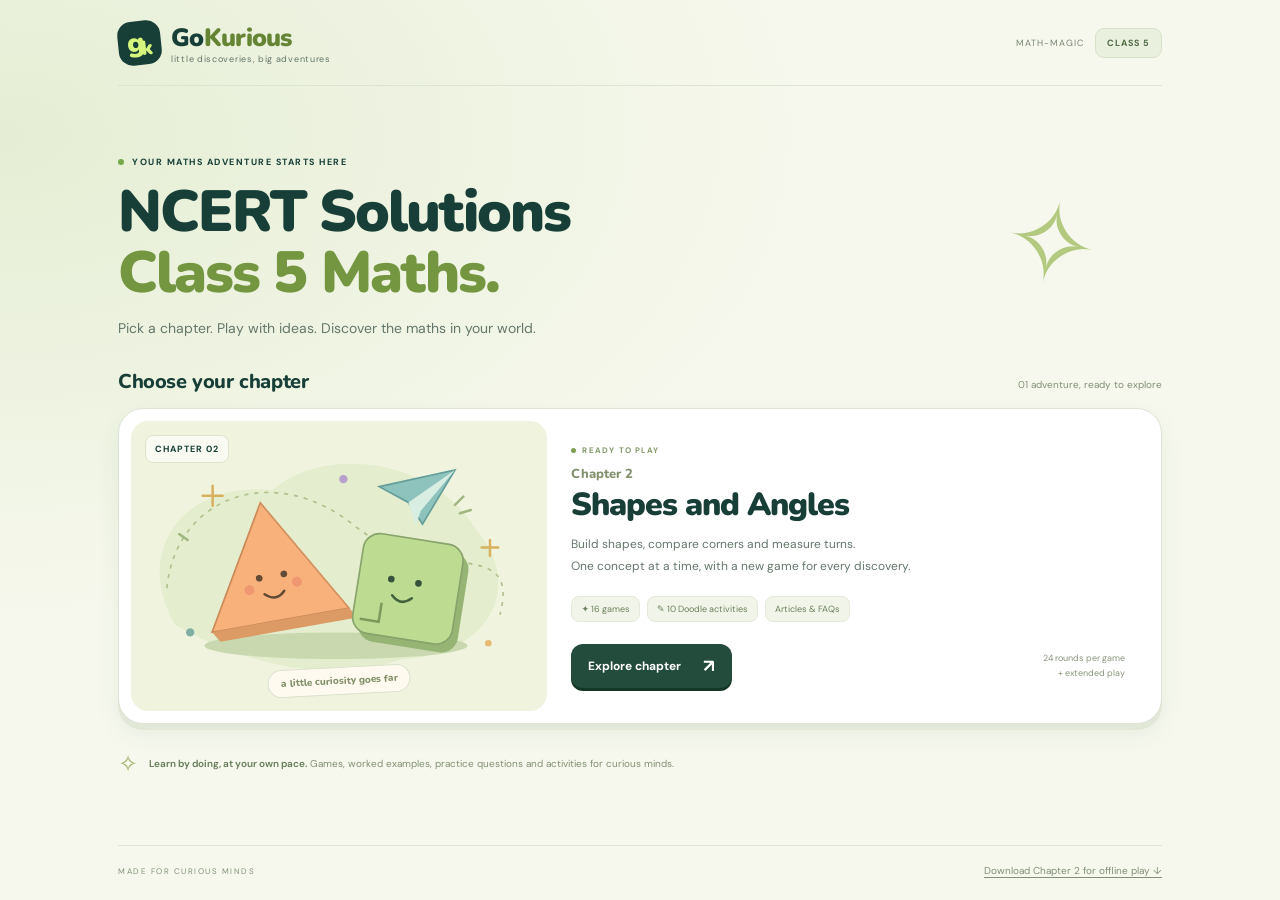
==== index.html @ 37ee282f "Publish Class 5 Maths chapter library and complete Shapes and Angles package" ====
<!doctype html>
<html lang="en">
<head>
  <meta charset="utf-8">
  <meta name="viewport" content="width=device-width, initial-scale=1, viewport-fit=cover">
  <meta name="theme-color" content="#173f37">
  <meta name="description" content="Explore NCERT Class 5 Maths one chapter at a time. Play Chapter 2 Shapes and Angles with 16 games, Doodle activities, articles, practice and FAQs.">
  <title>NCERT Solutions Class 5 Maths · GoKurious</title>
  <link rel="icon" href="data:image/svg+xml,%3Csvg xmlns='http://www.w3.org/2000/svg' viewBox='0 0 50 50'%3E%3Crect width='50' height='50' rx='15' fill='%23173f37'/%3E%3Cpath d='M13 35L25 12l13 23Z' fill='%23d4f46e'/%3E%3C/svg%3E">
  <link rel="stylesheet" href="hub.css">
</head>
<body>
  <a class="skip-link" href="#chapters">Skip to chapters</a>
  <div class="hub-shell">
    <header class="hub-header">
      <a class="brand" href="./" aria-label="GoKurious Class 5 Maths home"><span class="brand-icon" aria-hidden="true">g<span>k</span></span><span>Go<span class="brand-accent">Kurious</span><small>little discoveries, big adventures</small></span></a>
      <span class="class-label">MATH-MAGIC <b>CLASS 5</b></span>
    </header>
    <main>
      <section class="intro" aria-labelledby="page-title">
        <div class="eyebrow"><span></span>YOUR MATHS ADVENTURE STARTS HERE</div>
        <h1 id="page-title">NCERT Solutions<br><em>Class 5 Maths.</em></h1>
        <p>Pick a chapter. Play with ideas.<br class="phone-break"> Discover the maths in your world.</p>
        <span class="intro-doodle" aria-hidden="true">✧</span>
      </section>
      <section id="chapters" class="chapter-section" aria-labelledby="chapter-title">
        <div class="section-heading"><h2 id="chapter-title">Choose your chapter</h2><span>01 adventure, ready to explore</span></div>
        <a class="chapter-card" href="chapters/chapter-2-shapes-and-angles/" aria-label="Open Chapter 2: Shapes and Angles">
          <div class="chapter-art"><span class="chapter-badge">CHAPTER 02</span>
            <svg viewBox="0 0 500 280" fill="none" aria-hidden="true">
              <path d="M53 210C1 120 64 37 170 48C231-5 360 8 413 94C473 161 433 246 326 251C225 287 118 246 53 210Z" fill="#e4edcd"/>
              <path d="M43 166C54 54 173 14 267 90S468 99 443 198" stroke="#b1c18d" stroke-width="2" stroke-dasharray="5 7"/>
              <ellipse cx="246" cy="235" rx="158" ry="16" fill="#cad8af"/>
              <g transform="rotate(-10 171 153)"><path d="m171 62 83 143H87Z" fill="#f8b17b" stroke="#cc8a59" stroke-width="2"/><path d="m87 205 8 13h167l-8-13Z" fill="#dc9a65"/><path d="m171 62 8 13 83 143-8-13Z" fill="#e6a36e"/><circle cx="154" cy="151" r="4" fill="#614b35"/><circle cx="184" cy="151" r="4" fill="#614b35"/><path d="M157 171q13 12 24 0" stroke="#614b35" stroke-width="3" stroke-linecap="round"/><circle cx="140" cy="163" r="6" fill="#ef9771"/><circle cx="198" cy="163" r="6" fill="#ef9771"/></g>
              <g transform="rotate(9 337 173)"><rect x="279" y="116" width="121" height="121" rx="20" fill="#96b574"/><rect x="271" y="107" width="121" height="121" rx="20" fill="#bedc91" stroke="#88a36b" stroke-width="2"/><circle cx="310" cy="159" r="4" fill="#37523c"/><circle cx="343" cy="159" r="4" fill="#37523c"/><path d="M314 178q12 12 24 0" stroke="#42623e" stroke-width="3" stroke-linecap="round"/><path d="M280 212h23v-23" stroke="#7d995c" stroke-width="3"/></g>
              <path d="m298 44 91-20-39 65-17-26Z" fill="#8ec2bd" stroke="#649e9a" stroke-width="2"/><path d="m333 63 56-39-41 49-6 17Z" fill="#d8eee3"/>
              <path d="M98 43v24m-12-12h24M431 108v19m-10-10h20" stroke="#d8b15f" stroke-width="3" stroke-linecap="round"/><circle cx="255" cy="35" r="5" fill="#b7a0ce"/><circle cx="71" cy="219" r="5" fill="#82afa4"/><circle cx="429" cy="232" r="4" fill="#e7ba74"/>
              <path d="M389 66l10-10m-4 20 13-4M68 108l-10-7" stroke="#a1b782" stroke-width="3" stroke-linecap="round"/>
            </svg>
            <span class="art-note">a little curiosity goes far</span>
          </div>
          <div class="chapter-copy">
            <span class="ready-label"><i></i>READY TO PLAY</span>
            <h3><span>Chapter 2</span>Shapes and Angles</h3>
            <p>Build shapes, compare corners and measure turns.<br class="desktop-break"> One concept at a time, with a new game for every discovery.</p>
            <div class="chapter-tags"><span>✦ 16 games</span><span>✎ 10 Doodle activities</span><span>Articles &amp; FAQs</span></div>
            <div class="card-bottom"><span class="open-chapter">Explore chapter <b aria-hidden="true">↗</b></span><span class="extended">24 rounds per game<br>+ extended play</span></div>
          </div>
        </a>
      </section>
      <div class="learning-note"><span aria-hidden="true">✧</span><p><strong>Learn by doing, at your own pace.</strong> Games, worked examples, practice questions and activities for curious minds.</p></div>
    </main>
    <footer class="hub-footer"><span>MADE FOR CURIOUS MINDS</span><a href="chapters/chapter-2-shapes-and-angles/shape-safari.html" download="NCERT-Class-5-Chapter-2-Shapes-and-Angles.html">Download Chapter 2 for offline play ↓</a></footer>
  </div>
</body>
</html>
---- hub.css ----
@font-face{font-family:'DM Sans';font-style:normal;font-weight:400;font-display:swap;src:url(chapters/chapter-2-shapes-and-angles/assets/dm-sans-400.ttf) format('truetype')}
@font-face{font-family:'DM Sans';font-style:normal;font-weight:600;font-display:swap;src:url(chapters/chapter-2-shapes-and-angles/assets/dm-sans-600.ttf) format('truetype')}
@font-face{font-family:'DM Sans';font-style:normal;font-weight:700;font-display:swap;src:url(chapters/chapter-2-shapes-and-angles/assets/dm-sans-700.ttf) format('truetype')}
@font-face{font-family:'Nunito';font-style:normal;font-weight:800;font-display:swap;src:url(chapters/chapter-2-shapes-and-angles/assets/nunito-800.ttf) format('truetype')}
@font-face{font-family:'Nunito';font-style:normal;font-weight:900;font-display:swap;src:url(chapters/chapter-2-shapes-and-angles/assets/nunito-900.ttf) format('truetype')}
:root{font-family:'DM Sans',system-ui,sans-serif;color:#173f37;background:#f6f8ed;font-synthesis:none;--ink:#173f37;--muted:#65776b;--line:#dce4d3;--font:'Nunito',ui-rounded,system-ui,sans-serif}*{box-sizing:border-box}body{margin:0;background:radial-gradient(ellipse at 0 15%,#e5eed4,transparent 45%),#f6f8ed}a{color:inherit;-webkit-tap-highlight-color:transparent}a:focus-visible{outline:3px solid #ed7632;outline-offset:5px;border-radius:12px}.skip-link{position:absolute;left:16px;top:-100px;padding:12px 18px;background:white;z-index:3}.skip-link:focus{top:12px}.hub-shell{max-width:1120px;min-height:100svh;min-height:100dvh;margin:0 auto;padding:0 38px;display:flex;flex-direction:column}.hub-header{height:86px;display:flex;align-items:center;justify-content:space-between;border-bottom:1px solid var(--line);gap:16px}.brand{display:flex;align-items:center;gap:10px;text-decoration:none;font-family:var(--font);font-size:25px;font-weight:900;letter-spacing:-.7px}.brand small{display:block;font-family:'DM Sans',sans-serif;font-size:9px;font-weight:400;letter-spacing:.7px;margin-top:-2px;color:var(--muted)}.brand-icon{display:flex;align-items:center;justify-content:center;width:43px;height:44px;border-radius:14px;background:var(--ink);color:#d6f57d;font-size:28px;line-height:1;transform:rotate(-6deg)}.brand-icon span{font-size:20px;margin-left:-4px;margin-top:12px}.brand-accent{color:#668534}.class-label{font-size:9px;letter-spacing:1px;display:flex;align-items:center;gap:11px;color:#778572}.class-label b{font-weight:700;padding:8px 11px;background:#eaf0de;border:1px solid #d7e1ca;border-radius:9px;color:#4e6943}main{flex:1;display:flex;flex-direction:column;justify-content:center;padding:26px 0 22px}.intro{position:relative;margin-bottom:28px}.eyebrow{display:flex;gap:8px;align-items:center;font-size:9px;font-weight:700;letter-spacing:1.5px}.eyebrow>span{width:6px;height:6px;background:#75a846;border-radius:50%}h1{font-family:var(--font);font-size:clamp(37px,4.8vw,58px);font-weight:900;line-height:1.06;letter-spacing:-2.1px;margin:13px 0 13px}h1 em{font-style:normal;color:#749640}.intro>p{font-size:14px;color:var(--muted);line-height:1.7;margin:0}.intro-doodle{position:absolute;right:64px;top:32px;font-size:112px;line-height:1;color:#b4c980;transform:rotate(12deg)}.phone-break{display:none}.section-heading{display:flex;align-items:baseline;justify-content:space-between;gap:12px;margin-bottom:13px}.section-heading h2{font-family:var(--font);font-weight:800;font-size:20px;letter-spacing:-.4px;margin:0}.section-heading>span{font-size:10px;color:#829077}.chapter-card{display:grid;grid-template-columns:minmax(240px,.9fr) minmax(0,1.3fr);gap:0;padding:12px;background:#fff;border:1px solid #dce4d5;border-radius:25px;text-decoration:none;box-shadow:0 6px 0 #e2e8d7,0 10px 25px #244c3010;transition:transform .18s,box-shadow .18s}.chapter-card:hover{transform:translateY(-3px);box-shadow:0 9px 0 #dce5cd,0 14px 30px #244c3017}.chapter-art{position:relative;display:flex;align-items:center;justify-content:center;min-height:290px;overflow:hidden;border-radius:17px;background:#f0f4df}.chapter-art svg{width:100%;height:auto;max-height:255px;display:block}.chapter-badge{position:absolute;top:14px;left:14px;font-size:9px;font-weight:700;letter-spacing:1px;padding:7px 9px;border:1px solid #dce5c9;background:#fff9;border-radius:8px}.art-note{position:absolute;bottom:16px;left:50%;transform:translateX(-50%) rotate(-3deg);background:#fffaf0;color:#819069;border:1px solid #dce2cd;padding:6px 12px;border-radius:20px;font-family:var(--font);font-weight:800;font-size:10px;white-space:nowrap}.chapter-copy{padding:17px 24px;display:flex;flex-direction:column;justify-content:center}.ready-label{display:flex;align-items:center;gap:6px;font-size:8px;color:#829868;font-weight:700;letter-spacing:1.2px}.ready-label i{width:5px;height:5px;background:#7f9f54;border-radius:50%}.chapter-copy h3{font-family:var(--font);font-size:32px;line-height:1.12;letter-spacing:-1px;margin:12px 0 12px;font-weight:900}.chapter-copy h3>span{display:block;font-size:13px;letter-spacing:.1px;color:#81906b;font-weight:800;margin-bottom:5px}.chapter-copy p{font-size:12px;line-height:1.8;color:var(--muted);margin:0 0 18px}.chapter-tags{display:flex;flex-wrap:wrap;gap:7px}.chapter-tags>span{font-size:9px;color:#6d805d;background:#f1f5e9;padding:6px 9px;border-radius:8px;border:1px solid #e4ead9}.card-bottom{margin-top:22px;display:flex;align-items:center;justify-content:space-between;gap:12px}.open-chapter{display:flex;align-items:center;gap:22px;background:#244c3d;color:#fff;padding:13px 17px;border-radius:12px;box-shadow:0 3px 0 #143828;font-size:12px;font-weight:700}.open-chapter b{font-size:18px;line-height:1}.extended{font-size:9px;line-height:1.65;color:#8a967e;text-align:right}.learning-note{display:flex;align-items:center;gap:11px;margin-top:24px;color:#829074}.learning-note>span{font-size:24px;color:#a2b571}.learning-note p{font-size:10px;line-height:1.7;margin:0}.learning-note strong{font-weight:600;color:#657c58}.hub-footer{display:flex;align-items:center;justify-content:space-between;gap:12px;border-top:1px solid var(--line);padding:17px 0 21px;color:#819077;font-size:10px}.hub-footer>span{font-size:8px;letter-spacing:1.5px}.hub-footer a{text-underline-offset:3px;line-height:1.6}
@media(max-width:700px){.hub-shell{padding:0 18px}.hub-header{height:65px}.brand{font-size:21px;gap:8px}.brand-icon{width:34px;height:36px;border-radius:11px;font-size:23px}.brand-icon span{font-size:16px}.brand small{font-size:7px;letter-spacing:.3px}.class-label{font-size:0;gap:0}.class-label b{font-size:8px;padding:7px 9px}main{padding:25px 0 18px;justify-content:flex-start}.intro{margin-bottom:24px}.eyebrow{font-size:7px;letter-spacing:1px}.intro h1{font-size:38px;letter-spacing:-1.6px;margin:12px 0}.intro>p{font-size:11px;line-height:1.6}.intro-doodle{right:0;top:30px;font-size:61px;opacity:.6}.phone-break{display:block}.section-heading{margin-bottom:11px}.section-heading h2{font-size:17px}.section-heading>span{font-size:8px;max-width:105px;text-align:right}.chapter-card{grid-template-columns:1fr;padding:8px;border-radius:20px}.chapter-art{min-height:164px;height:164px;border-radius:13px}.chapter-art svg{max-height:176px;max-width:314px}.chapter-badge{top:9px;left:9px;font-size:7px;padding:5px 7px}.art-note{bottom:8px;font-size:8px;padding:4px 9px}.chapter-copy{padding:15px 12px 13px}.ready-label{font-size:7px;letter-spacing:1px}.chapter-copy h3{font-size:27px;margin:10px 0 8px;letter-spacing:-.7px}.chapter-copy h3>span{font-size:11px;margin-bottom:4px}.chapter-copy p{font-size:11px;margin-bottom:13px;line-height:1.7}.desktop-break{display:none}.chapter-tags{gap:5px}.chapter-tags>span{font-size:8px;padding:5px 6px}.card-bottom{margin-top:16px}.open-chapter{font-size:11px;padding:12px 14px;gap:20px}.extended{font-size:8px}.learning-note{margin-top:21px;gap:8px}.learning-note p{font-size:9px}.learning-note strong{display:block}.hub-footer{font-size:9px;padding:14px 0 18px;align-items:center}.hub-footer>span{font-size:7px;letter-spacing:.6px;max-width:88px}.hub-footer a{text-align:right;max-width:170px}}
@media(max-width:370px){.hub-shell{padding:0 13px}.brand small{display:none}.intro h1{font-size:33px}.intro-doodle{font-size:48px;right:0;top:37px}.chapter-copy h3{font-size:25px}.chapter-art{height:140px;min-height:140px}.chapter-art svg{height:145px}.chapter-tags>span{font-size:7px}.chapter-copy{padding:13px 9px}.section-heading h2{font-size:16px}}
@media(orientation:landscape) and (max-height:540px){.hub-shell{max-width:900px;padding-inline:22px}.hub-header{height:55px}main{padding-top:18px}.intro{margin-bottom:18px}.intro h1{font-size:35px}.intro h1 br{display:none}.intro>p{font-size:11px}.intro-doodle{font-size:62px;top:11px;right:30px}.chapter-card{grid-template-columns:.85fr 1.15fr}.chapter-art{min-height:240px}.chapter-copy{padding:12px 18px}.chapter-copy h3{font-size:28px}.chapter-copy p{font-size:11px}.chapter-tags>span{font-size:8px}.card-bottom{margin-top:16px}.learning-note{margin-top:18px}}
@media(prefers-reduced-motion:reduce){*{transition:none!important;scroll-behavior:auto!important}.chapter-card:hover{transform:none}}
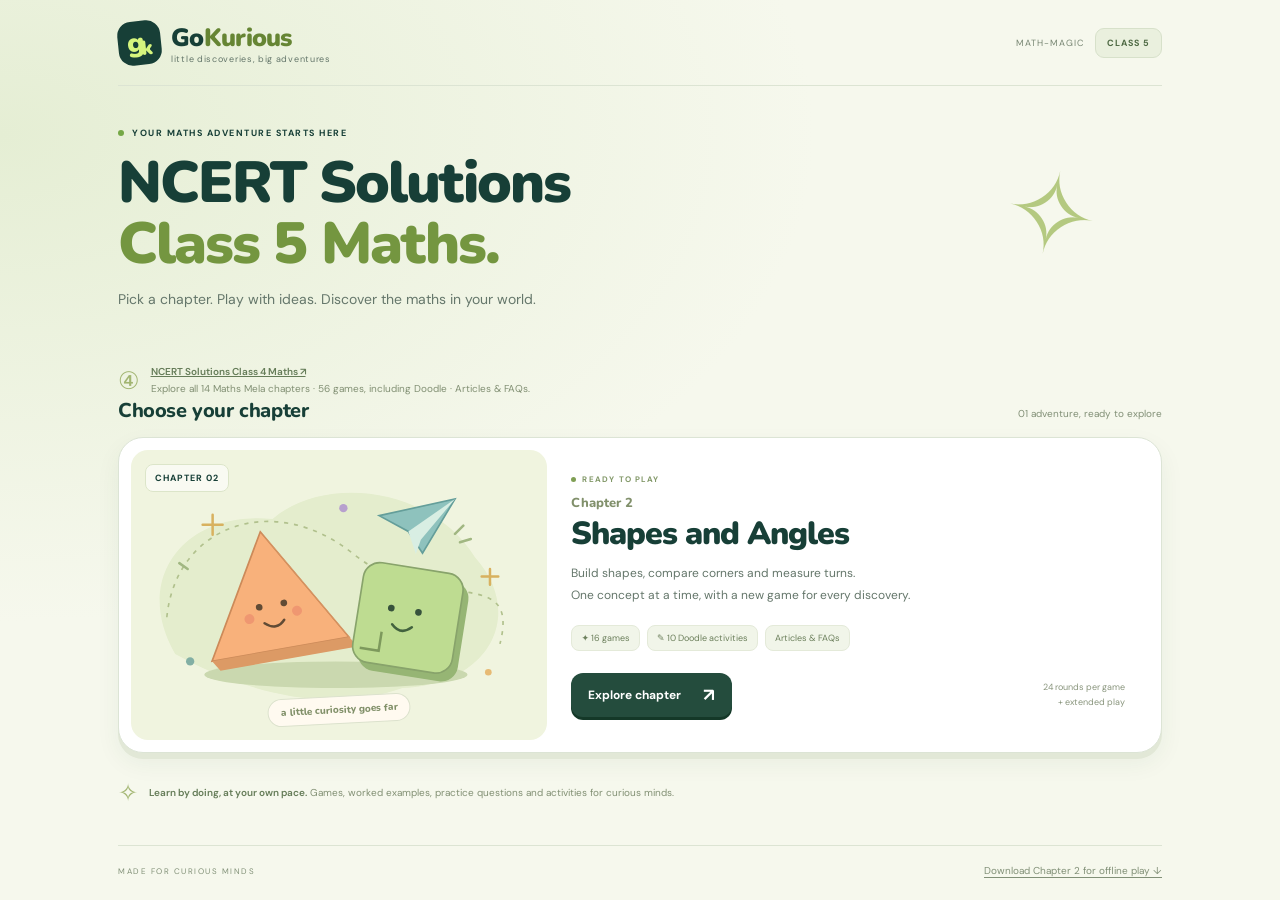
==== commit a882a76e: "Publish Class 4 Maths Mela games in the existing chapter library" ====
--- a/index.html
+++ b/index.html
@@ -23,6 +23,7 @@
         <p>Pick a chapter. Play with ideas.<br class="phone-break"> Discover the maths in your world.</p>
         <span class="intro-doodle" aria-hidden="true">✧</span>
       </section>
+      <div class="learning-note"><span aria-hidden="true">④</span><p><strong><a href="class-4/">NCERT Solutions Class 4 Maths ↗</a></strong><br>Explore all 14 Maths Mela chapters · 56 games, including Doodle · Articles &amp; FAQs.</p></div>
       <section id="chapters" class="chapter-section" aria-labelledby="chapter-title">
         <div class="section-heading"><h2 id="chapter-title">Choose your chapter</h2><span>01 adventure, ready to explore</span></div>
         <a class="chapter-card" href="chapters/chapter-2-shapes-and-angles/" aria-label="Open Chapter 2: Shapes and Angles">
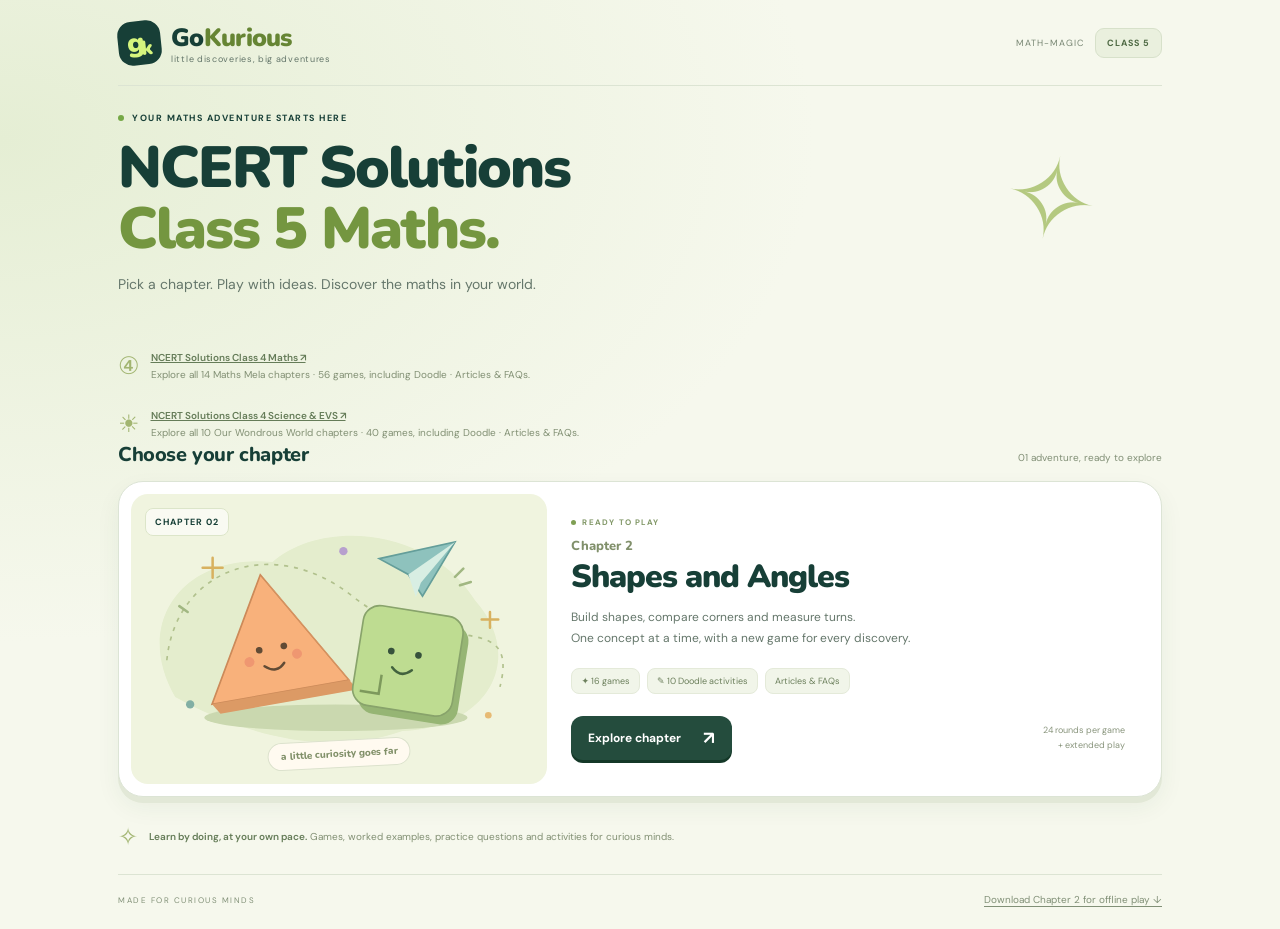
==== commit 587dfb56: "Publish Class 4 Science and EVS games for Our Wondrous World" ====
--- a/index.html
+++ b/index.html
@@ -24,6 +24,7 @@
         <span class="intro-doodle" aria-hidden="true">✧</span>
       </section>
       <div class="learning-note"><span aria-hidden="true">④</span><p><strong><a href="class-4/">NCERT Solutions Class 4 Maths ↗</a></strong><br>Explore all 14 Maths Mela chapters · 56 games, including Doodle · Articles &amp; FAQs.</p></div>
+      <div class="learning-note"><span aria-hidden="true">☀</span><p><strong><a href="class-4-science/">NCERT Solutions Class 4 Science &amp; EVS ↗</a></strong><br>Explore all 10 Our Wondrous World chapters · 40 games, including Doodle · Articles &amp; FAQs.</p></div>
       <section id="chapters" class="chapter-section" aria-labelledby="chapter-title">
         <div class="section-heading"><h2 id="chapter-title">Choose your chapter</h2><span>01 adventure, ready to explore</span></div>
         <a class="chapter-card" href="chapters/chapter-2-shapes-and-angles/" aria-label="Open Chapter 2: Shapes and Angles">
